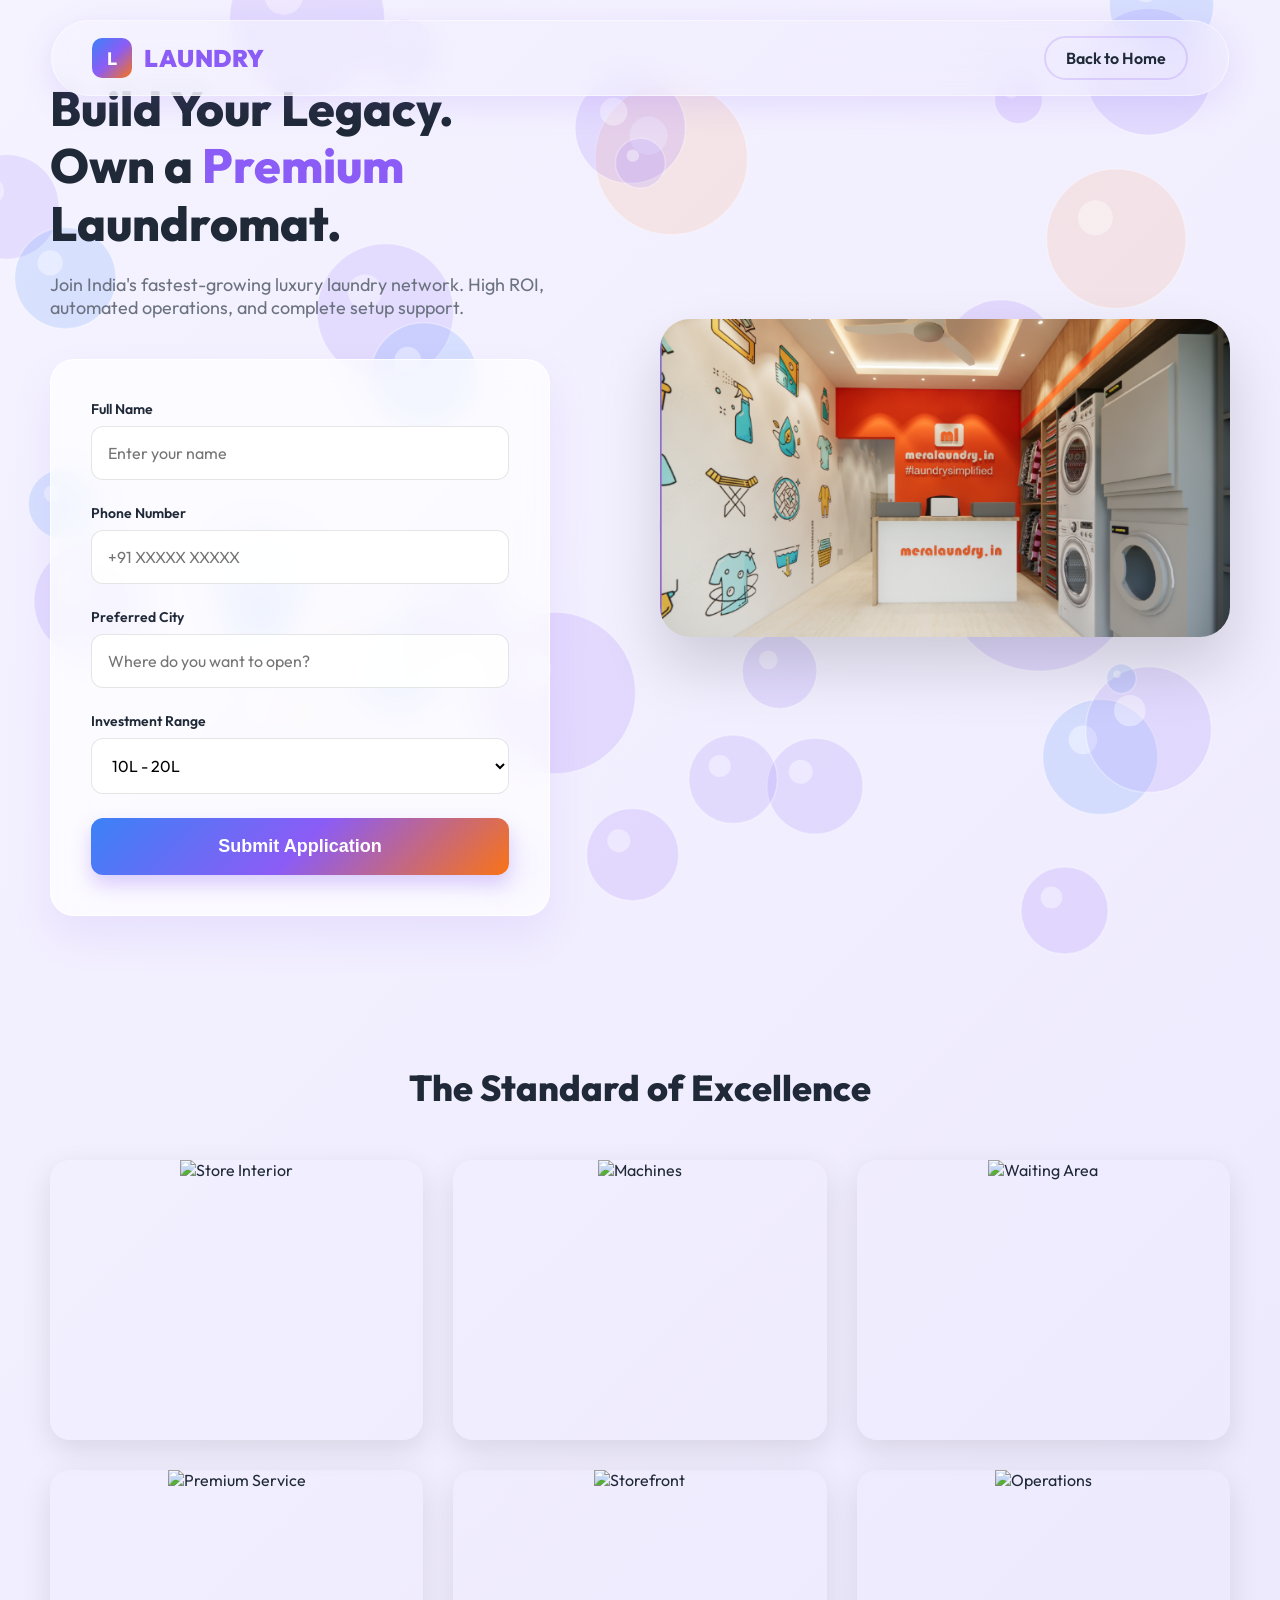
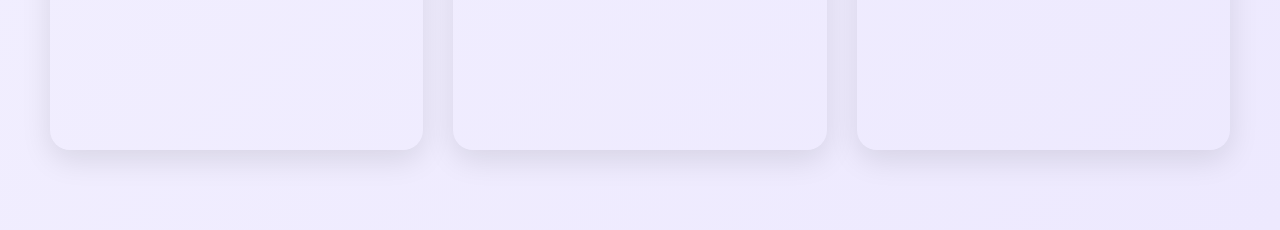
==== franchise.html @ 4e507fb4 "Initial commit: Washington Laundry website with responsive mobile view" ====
<!DOCTYPE html>
<html lang="en">
<head>
    <meta charset="UTF-8">
    <meta name="viewport" content="width=device-width, initial-scale=1.0">
    <title>Franchise Application - Laundry</title>
    <!-- Google Fonts -->
    <link rel="preconnect" href="https://fonts.googleapis.com">
    <link rel="preconnect" href="https://fonts.gstatic.com" crossorigin>
    <link href="https://fonts.googleapis.com/css2?family=Outfit:wght@300;400;500;600;700;800;900&display=swap" rel="stylesheet">
    <script src="https://cdnjs.cloudflare.com/ajax/libs/gsap/3.12.2/gsap.min.js"></script>

    <style>
        /* === GLOBALS === */
        :root {
            --brand-purple: #8B5CF6;
            --brand-purple-light: #A78BFA;
            --text-dark: #1F2937;
            --text-muted: #6B7280;
            --bg-peach: #F5F3FF;
        }
        body {
            margin: 0;
            font-family: 'Outfit', sans-serif;
            background: linear-gradient(135deg, #F5F3FF, #EDE9FE);
            color: var(--text-dark);
            min-height: 100vh;
            overflow-x: hidden;
        }
        * { box-sizing: border-box; }

        /* === HEADER === */
        .header {
            display: flex;
            justify-content: space-between;
            align-items: center;
            padding: 15px 40px;
            background: linear-gradient(135deg, rgba(245, 243, 255, 0.7), rgba(237, 233, 254, 0.7));
            backdrop-filter: blur(12px);
            -webkit-backdrop-filter: blur(12px);
            position: fixed;
            left: 0;
            right: 0;
            top: 20px;
            z-index: 1000;
            border: 1px solid rgba(255, 255, 255, 0.5);
            box-shadow: 0 8px 32px rgba(139, 92, 246, 0.15);
            border-radius: 50px;
            max-width: 1200px;
            width: 92%;
            margin: 0 auto;
        }
        .header-logo {
            display: flex;
            align-items: center;
            gap: 12px;
            text-decoration: none;
            color: var(--brand-purple);
            font-weight: 900;
            font-size: 24px;
            letter-spacing: 0.5px;
        }
        .logo-icon {
            background: linear-gradient(135deg, #3B82F6, #8B5CF6, #F97316);
            color: white;
            width: 40px; height: 40px;
            border-radius: 10px;
            display: flex; align-items: center; justify-content: center;
            font-size: 18px; font-weight: bold;
        }
        .back-home {
            text-decoration: none;
            color: var(--text-dark);
            font-weight: 600;
            padding: 10px 20px;
            border: 2px solid rgba(139, 92, 246, 0.2);
            border-radius: 30px;
            transition: all 0.3s ease;
        }
        .back-home:hover {
            background: linear-gradient(135deg, #3B82F6, #8B5CF6, #F97316);
            color: white;
            border-color: var(--brand-purple);
        }

        /* === SPLIT SCREEN HERO === */
        .hero-section {
            display: flex;
            flex-wrap: wrap;
            min-height: calc(100vh - 80px);
            padding: 40px 50px;
            gap: 40px;
            align-items: center;
        }
        .hero-left {
            flex: 1;
            min-width: 300px;
        }
        .hero-right {
            flex: 1;
            min-width: 300px;
            display: flex;
            justify-content: center;
        }
        
        .hero-title {
            font-size: 48px;
            font-weight: 800;
            line-height: 1.2;
            margin-bottom: 20px;
        }
        .hero-title span { color: var(--brand-purple); }
        .hero-subtitle {
            font-size: 18px;
            color: var(--text-muted);
            margin-bottom: 40px;
            max-width: 500px;
        }
        .stat-label {
            font-size: 14px;
            color: var(--text-muted);
            font-weight: 500;
        }

        .hero-video-bg {
            position: absolute;
            top: 0;
            left: 0;
            width: 100%;
            height: 100%;
            z-index: 0;
            pointer-events: none;
        }

        /* === FEATURES === */

        /* Frosted Glass Form */
        .form-card {
            background: rgba(255, 255, 255, 0.7);
            backdrop-filter: blur(16px);
            -webkit-backdrop-filter: blur(16px);
            border: 1px solid rgba(255,255,255,0.8);
            border-radius: 24px;
            padding: 40px;
            box-shadow: 0 20px 40px rgba(139, 92, 246, 0.1);
            max-width: 500px;
        }
        .input-group {
            margin-bottom: 24px;
        }
        .input-group label {
            display: block;
            font-weight: 600;
            margin-bottom: 8px;
            font-size: 14px;
        }
        .input-group input, .input-group select {
            width: 100%;
            padding: 16px;
            border-radius: 12px;
            border: 1px solid rgba(0,0,0,0.1);
            background: rgba(255,255,255,0.9);
            font-family: 'Outfit', sans-serif;
            font-size: 16px;
            transition: border-color 0.3s ease;
        }
        .input-group input:focus, .input-group select:focus {
            outline: none;
            border-color: var(--brand-purple);
        }
        .submit-btn {
            width: 100%;
            padding: 18px;
            background: linear-gradient(135deg, #3B82F6, #8B5CF6, #F97316);
            color: white;
            font-weight: 800;
            font-size: 18px;
            border: none;
            border-radius: 12px;
            cursor: pointer;
            transition: all 0.3s ease;
            box-shadow: 0 10px 20px rgba(139, 92, 246, 0.3);
        }
        .submit-btn:hover {
            background: var(--brand-purple-light);
            transform: translateY(-2px);
        }

        /* 3D Render Image */
        .hero-image-wrapper {
            position: relative;
            border-radius: 30px;
            overflow: hidden;
            box-shadow: 0 30px 60px rgba(0,0,0,0.15);
            max-width: 600px;
            width: 100%;
        }
        .hero-image-wrapper img {
            width: 100%;
            height: auto;
            display: block;
        }

        /* === GALLERY SECTION === */
        .gallery-section {
            padding: 80px 50px;
            text-align: center;
        }
        .gallery-title {
            font-size: 36px;
            font-weight: 800;
            margin-bottom: 50px;
        }
        .gallery-grid {
            display: grid;
            grid-template-columns: repeat(auto-fit, minmax(300px, 1fr));
            gap: 30px;
            max-width: 1200px;
            margin: 0 auto;
        }
        .gallery-item {
            position: relative;
            border-radius: 20px;
            overflow: hidden;
            aspect-ratio: 4/3;
            cursor: pointer;
            box-shadow: 0 10px 30px rgba(0,0,0,0.1);
            transition: transform 0.3s ease, box-shadow 0.3s ease;
        }
        .gallery-item:hover {
            transform: translateY(-10px);
            box-shadow: 0 20px 40px rgba(139, 92, 246, 0.2);
        }
        .gallery-item img {
            width: 100%;
            height: 100%;
            object-fit: cover;
            transition: transform 0.5s ease;
        }
        .gallery-item:hover img {
            transform: scale(1.05);
        }
        .gallery-overlay {
            position: absolute;
            top: 0; left: 0; width: 100%; height: 100%;
            background: rgba(139, 92, 246, 0.8);
            display: flex;
            align-items: center;
            justify-content: center;
            opacity: 0;
            transition: opacity 0.3s ease;
            color: white;
            font-weight: 700;
            font-size: 20px;
            backdrop-filter: blur(4px);
        }
        .gallery-item:hover .gallery-overlay {
            opacity: 1;
        }

        /* === LEAD CAPTURE MODAL === */
        #lead-modal-overlay {
            position: fixed;
            top: 0; left: 0; width: 100vw; height: 100vh;
            background: rgba(255, 240, 230, 0.6);
            backdrop-filter: blur(12px); -webkit-backdrop-filter: blur(12px);
            z-index: 100000;
            display: none;
            align-items: center; justify-content: center;
            opacity: 0;
            transition: opacity 0.3s ease;
        }
        #lead-modal-overlay.active {
            display: flex;
            opacity: 1;
        }
        .lead-modal-card {
            background: rgba(255, 255, 255, 0.85);
            backdrop-filter: blur(20px); -webkit-backdrop-filter: blur(20px);
            width: 90%;
            max-width: 450px;
            border-radius: 24px;
            border: 1px solid rgba(255,255,255,0.8);
            box-shadow: 0 20px 50px rgba(139, 92, 246, 0.15);
            padding: 40px;
            text-align: center;
            position: relative;
            transform: translateY(30px);
            transition: transform 0.4s cubic-bezier(0.175, 0.885, 0.32, 1.275);
        }
        #lead-modal-overlay.active .lead-modal-card {
            transform: translateY(0);
        }
        .close-lead-modal {
            position: absolute;
            top: 20px; right: 20px;
            background: none; border: none;
            font-size: 28px; color: var(--text-muted);
            cursor: pointer;
        }
        .lead-modal-card h3 {
            font-size: 24px;
            font-weight: 800;
            margin-bottom: 10px;
            color: var(--brand-purple);
        }
        .lead-modal-card p {
            color: var(--text-muted);
            margin-bottom: 30px;
            font-size: 16px;
        }
        .lead-input {
            width: 100%;
            padding: 16px;
            border-radius: 12px;
            border: 2px solid rgba(139, 92, 246, 0.2);
            background: #fff;
            font-family: 'Outfit', sans-serif;
            font-size: 18px;
            text-align: center;
            margin-bottom: 20px;
            transition: border-color 0.3s;
        }
        .lead-input:focus {
            outline: none;
            border-color: var(--brand-purple);
        }
    </style>
</head>
<body>

    <!-- Header -->
    <header class="header">
        <a href="index.html" class="header-logo">
            <div class="logo-icon">L</div>
            LAUNDRY
        </a>
        <a href="index.html" class="back-home">Back to Home</a>
    </header>

    <!-- Hero Section -->
    <section class="hero-section" style="position: relative;">
        <!-- GSAP Animated Canvas Video Background -->
        <canvas id="hero-bg-canvas" class="hero-video-bg"></canvas>
        <div class="hero-left" style="position: relative; z-index: 2;">
            <h1 class="hero-title">Build Your Legacy.<br>Own a <span>Premium</span> Laundromat.</h1>
            <p class="hero-subtitle">Join India's fastest-growing luxury laundry network. High ROI, automated operations, and complete setup support.</p>
            
            <div class="form-card">
                <div class="input-group">
                    <label>Full Name</label>
                    <input type="text" placeholder="Enter your name">
                </div>
                <div class="input-group">
                    <label>Phone Number</label>
                    <input type="tel" placeholder="+91 XXXXX XXXXX">
                </div>
                <div class="input-group">
                    <label>Preferred City</label>
                    <input type="text" placeholder="Where do you want to open?">
                </div>
                <div class="input-group">
                    <label>Investment Range</label>
                    <select>
                        <option>10L - 20L</option>
                        <option>20L - 35L</option>
                        <option>35L+</option>
                    </select>
                </div>
                <button class="submit-btn">Submit Application</button>
            </div>
        </div>
        <div class="hero-right">
            <div class="hero-image-wrapper">
                <img src="assets/franchise.png" alt="Premium Laundromat 3D Render">
            </div>
        </div>
    </section>

    <!-- Gallery Section -->
    <section class="gallery-section">
        <h2 class="gallery-title">The Standard of Excellence</h2>
        <div class="gallery-grid">
            <!-- Simulated Gallery Images -->
            <div class="gallery-item" onclick="openLeadModal()">
                <img src="https://images.unsplash.com/photo-1517677208171-0bc6725a3e60?auto=format&fit=crop&q=80&w=800" alt="Store Interior">
                <div class="gallery-overlay">Unlock Franchise Deck</div>
            </div>
            <div class="gallery-item" onclick="openLeadModal()">
                <img src="https://images.unsplash.com/photo-1582735689369-4fe89db7114c?auto=format&fit=crop&q=80&w=800" alt="Machines">
                <div class="gallery-overlay">Unlock Franchise Deck</div>
            </div>
            <div class="gallery-item" onclick="openLeadModal()">
                <img src="https://images.unsplash.com/photo-1626806787461-102c1bfaaea1?auto=format&fit=crop&q=80&w=800" alt="Waiting Area">
                <div class="gallery-overlay">Unlock Franchise Deck</div>
            </div>
            <div class="gallery-item" onclick="openLeadModal()">
                <img src="https://images.unsplash.com/photo-1545173168-9f1947eebb7f?auto=format&fit=crop&q=80&w=800" alt="Premium Service">
                <div class="gallery-overlay">Unlock Franchise Deck</div>
            </div>
            <div class="gallery-item" onclick="openLeadModal()">
                <img src="https://images.unsplash.com/photo-1585834057850-80d56c9a0b9a?auto=format&fit=crop&q=80&w=800" alt="Storefront">
                <div class="gallery-overlay">Unlock Franchise Deck</div>
            </div>
            <div class="gallery-item" onclick="openLeadModal()">
                <img src="https://images.unsplash.com/photo-1550503193-41ea227ce126?auto=format&fit=crop&q=80&w=800" alt="Operations">
                <div class="gallery-overlay">Unlock Franchise Deck</div>
            </div>
        </div>
    </section>

    <!-- Lead Capture Modal -->
    <div id="lead-modal-overlay">
        <div class="lead-modal-card">
            <button class="close-lead-modal" onclick="closeLeadModal()">&times;</button>
            <h3>Love what you see?</h3>
            <p>Enter your phone number to instantly receive our full Franchise Information Deck on WhatsApp.</p>
            <input type="tel" class="lead-input" placeholder="Your Phone Number">
            <button class="submit-btn" style="padding: 14px;">Get The Deck</button>
        </div>
    </div>

    <script>
        const leadModal = document.getElementById('lead-modal-overlay');

        function openLeadModal() {
            leadModal.style.display = 'flex';
            // Force a reflow
            void leadModal.offsetWidth;
            leadModal.classList.add('active');
        }

        function closeLeadModal() {
            leadModal.classList.remove('active');
            setTimeout(() => {
                leadModal.style.display = 'none';
            }, 300); // Wait for transition
        }

        // Add a simple entrance animation for the hero section
        gsap.from(".hero-left", { opacity: 0, x: -50, duration: 1, ease: "power3.out", delay: 0.2 });
        gsap.from(".hero-right", { opacity: 0, x: 50, duration: 1, ease: "power3.out", delay: 0.4 });
    </script>
</body>
</html>
<script>
(function initHeroVideoBg() {
    const canvas = document.getElementById('hero-bg-canvas');
    if (!canvas) return;
    const ctx = canvas.getContext('2d');
    
    let width, height;
    
    const resize = () => {
        width = canvas.width = window.innerWidth;
        const heroEl = document.querySelector('.hero-section');
        height = canvas.height = heroEl ? heroEl.offsetHeight : window.innerHeight;
    };
    window.addEventListener('resize', resize);
    resize();

    const bubbles = [];
    // Colors matching the laundry/gsap theme (purple, peach, blue)
    const colors = [
        'rgba(139, 92, 246, 0.15)', // Purple
        'rgba(249, 115, 22, 0.1)',  // Peach/Orange
        'rgba(59, 130, 246, 0.15)', // Blue
        'rgba(167, 139, 250, 0.2)'  // Light Purple
    ];
    
    for(let i = 0; i < 40; i++) {
        bubbles.push({
            x: Math.random() * width,
            y: Math.random() * height,
            radius: Math.random() * 80 + 20,
            color: colors[Math.floor(Math.random() * colors.length)],
            vx: (Math.random() - 0.5) * 1.2,
            vy: (Math.random() - 0.5) * 1.5,
            scale: Math.random() * 0.5 + 0.5,
            wobbleSpeed: Math.random() * 0.03 + 0.01,
            wobble: Math.random() * Math.PI * 2
        });
    }

    gsap.ticker.add((time) => {
        ctx.clearRect(0, 0, width, height);
        
        bubbles.forEach((b) => {
            b.x += b.vx;
            b.y += b.vy - 0.4;
            b.wobble += b.wobbleSpeed;
            
            if (b.y < -b.radius * 2) b.y = height + b.radius * 2;
            if (b.x < -b.radius * 2) b.x = width + b.radius * 2;
            if (b.x > width + b.radius * 2) b.x = -b.radius * 2;
            
            const currentRadius = b.radius * (b.scale + Math.sin(b.wobble) * 0.15);

            ctx.beginPath();
            ctx.arc(b.x, b.y, currentRadius, 0, Math.PI * 2);
            ctx.fillStyle = b.color;
            ctx.fill();
            
            ctx.beginPath();
            ctx.arc(b.x - (currentRadius * 0.3), b.y - (currentRadius * 0.3), currentRadius * 0.25, 0, Math.PI * 2);
            ctx.fillStyle = 'rgba(255, 255, 255, 0.4)';
            ctx.fill();
            
            ctx.beginPath();
            ctx.arc(b.x, b.y, currentRadius, 0, Math.PI * 2);
            ctx.lineWidth = 1.5;
            ctx.strokeStyle = 'rgba(255, 255, 255, 0.3)';
            ctx.stroke();
        });
    });
})();
</script>
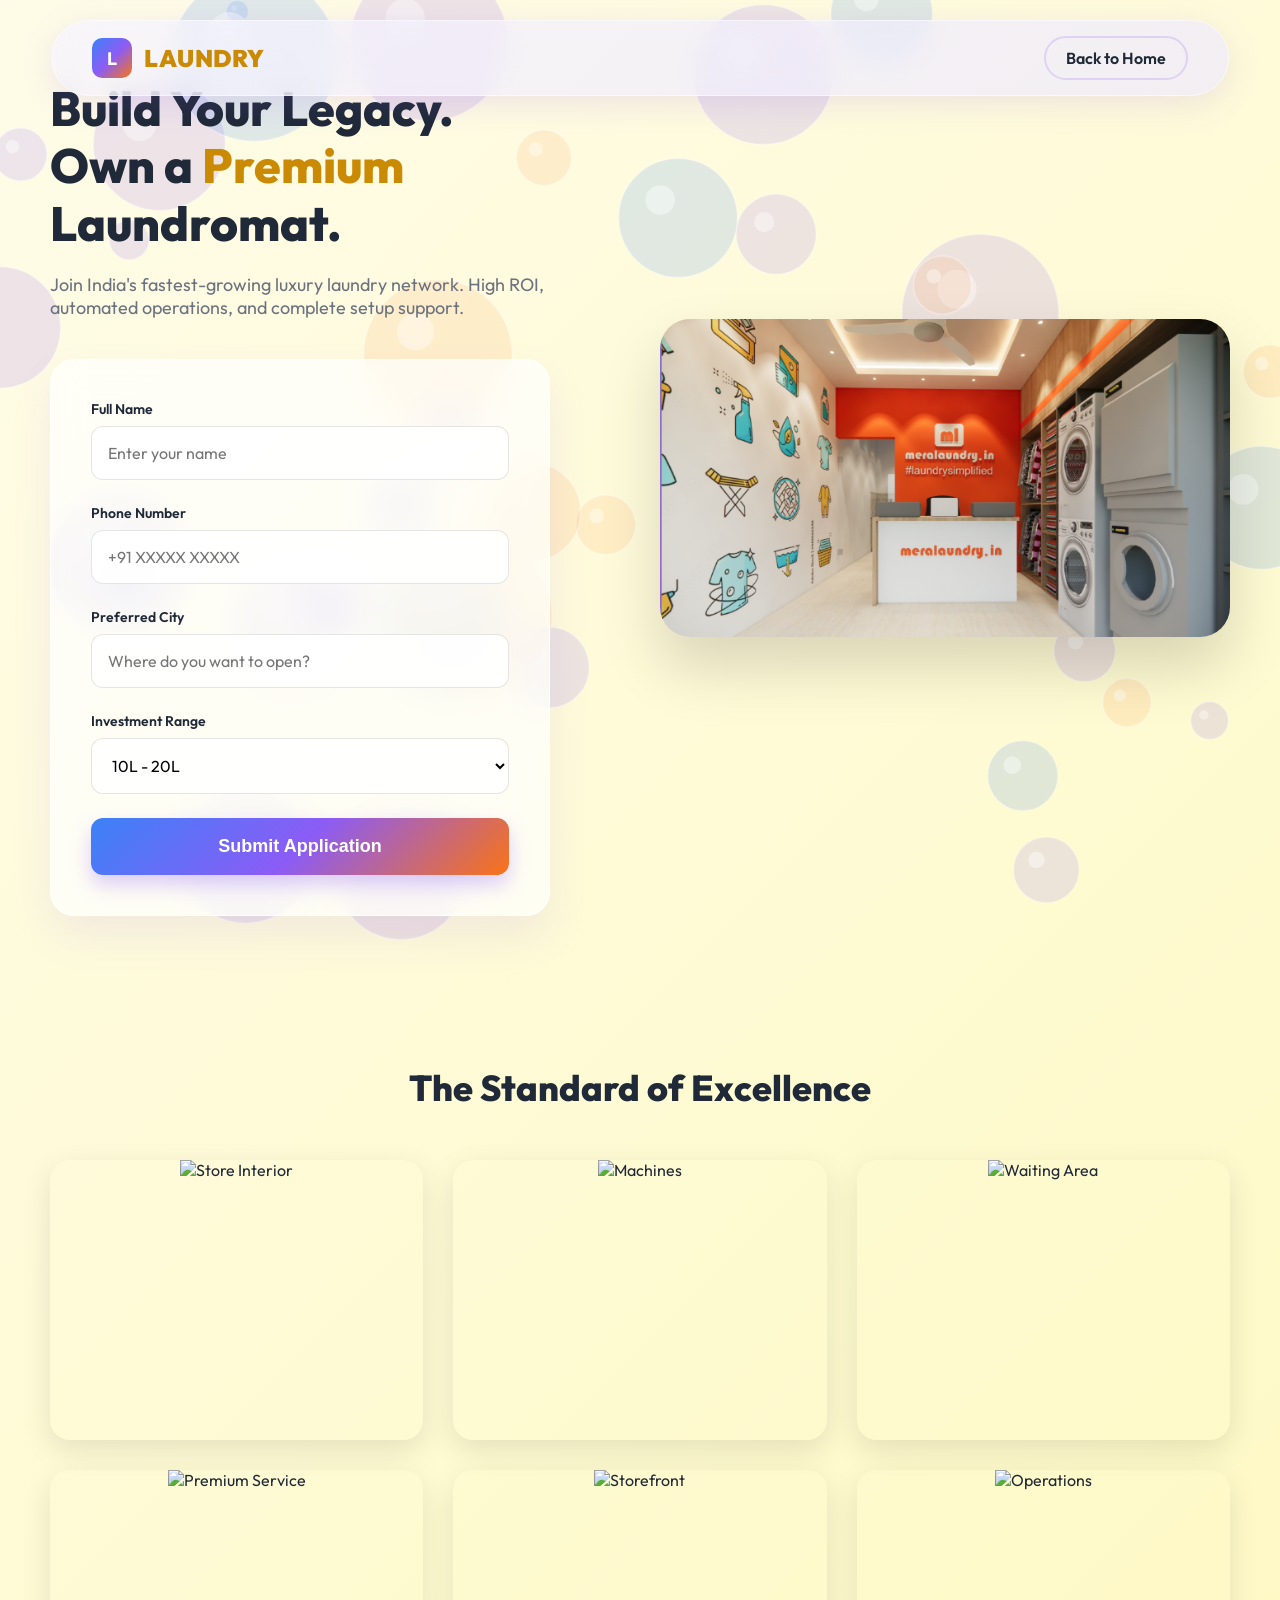
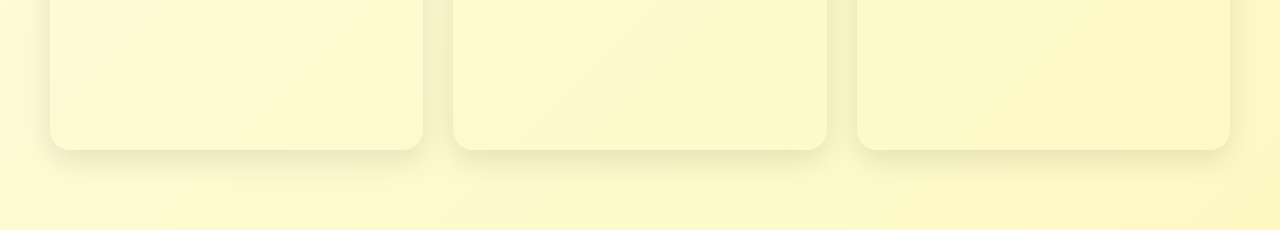
==== commit cf05c2b0: "Update brand to Lemon-dry and apply refreshing lemon color theme" ====
--- a/franchise.html
+++ b/franchise.html
@@ -3,7 +3,7 @@
 <head>
     <meta charset="UTF-8">
     <meta name="viewport" content="width=device-width, initial-scale=1.0">
-    <title>Franchise Application - Laundry</title>
+    <title>Franchise Application - Lemon-dry</title>
     <!-- Google Fonts -->
     <link rel="preconnect" href="https://fonts.googleapis.com">
     <link rel="preconnect" href="https://fonts.gstatic.com" crossorigin>
@@ -13,16 +13,16 @@
     <style>
         /* === GLOBALS === */
         :root {
-            --brand-purple: #8B5CF6;
-            --brand-purple-light: #A78BFA;
+            --brand-purple: #CA8A04;
+            --brand-purple-light: #EAB308;
             --text-dark: #1F2937;
             --text-muted: #6B7280;
-            --bg-peach: #F5F3FF;
+            --bg-peach: #FEFCE8;
         }
         body {
             margin: 0;
             font-family: 'Outfit', sans-serif;
-            background: linear-gradient(135deg, #F5F3FF, #EDE9FE);
+            background: linear-gradient(135deg, #FEFCE8, #FEF9C3);
             color: var(--text-dark);
             min-height: 100vh;
             overflow-x: hidden;
